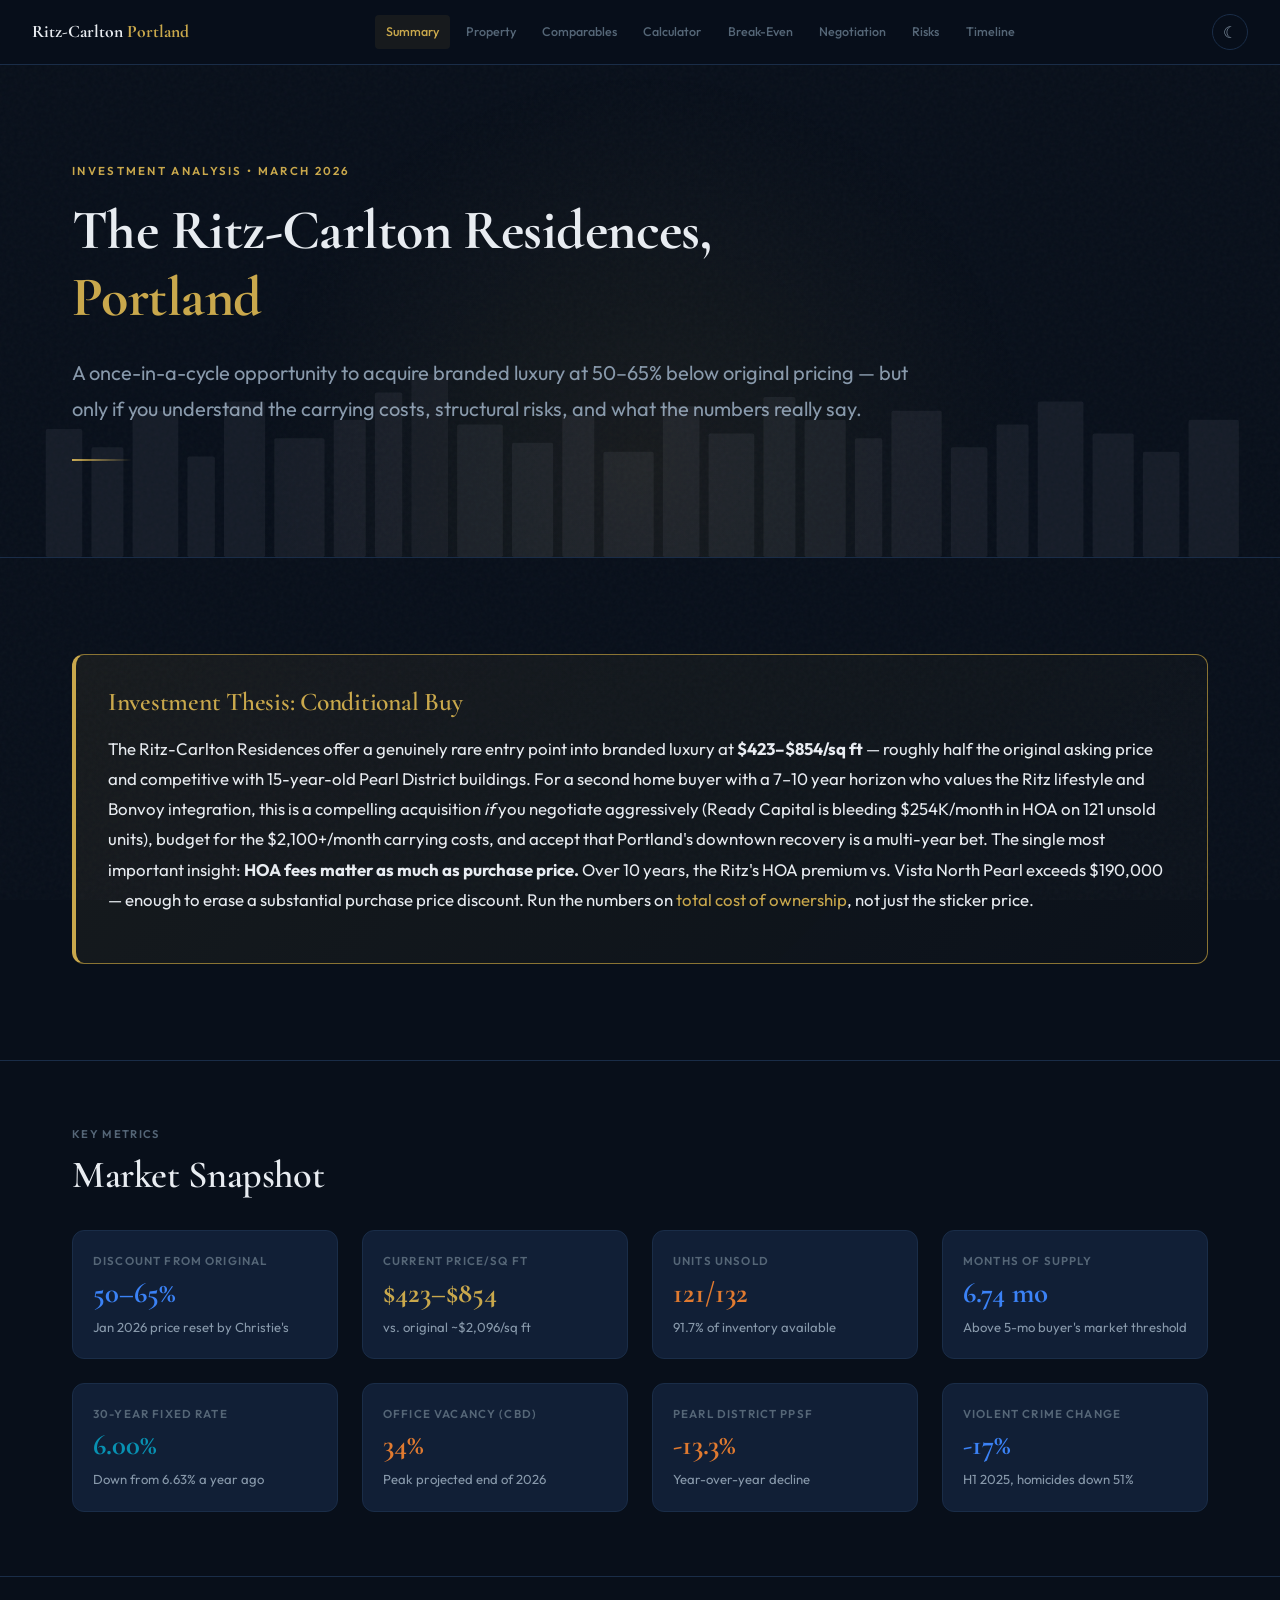
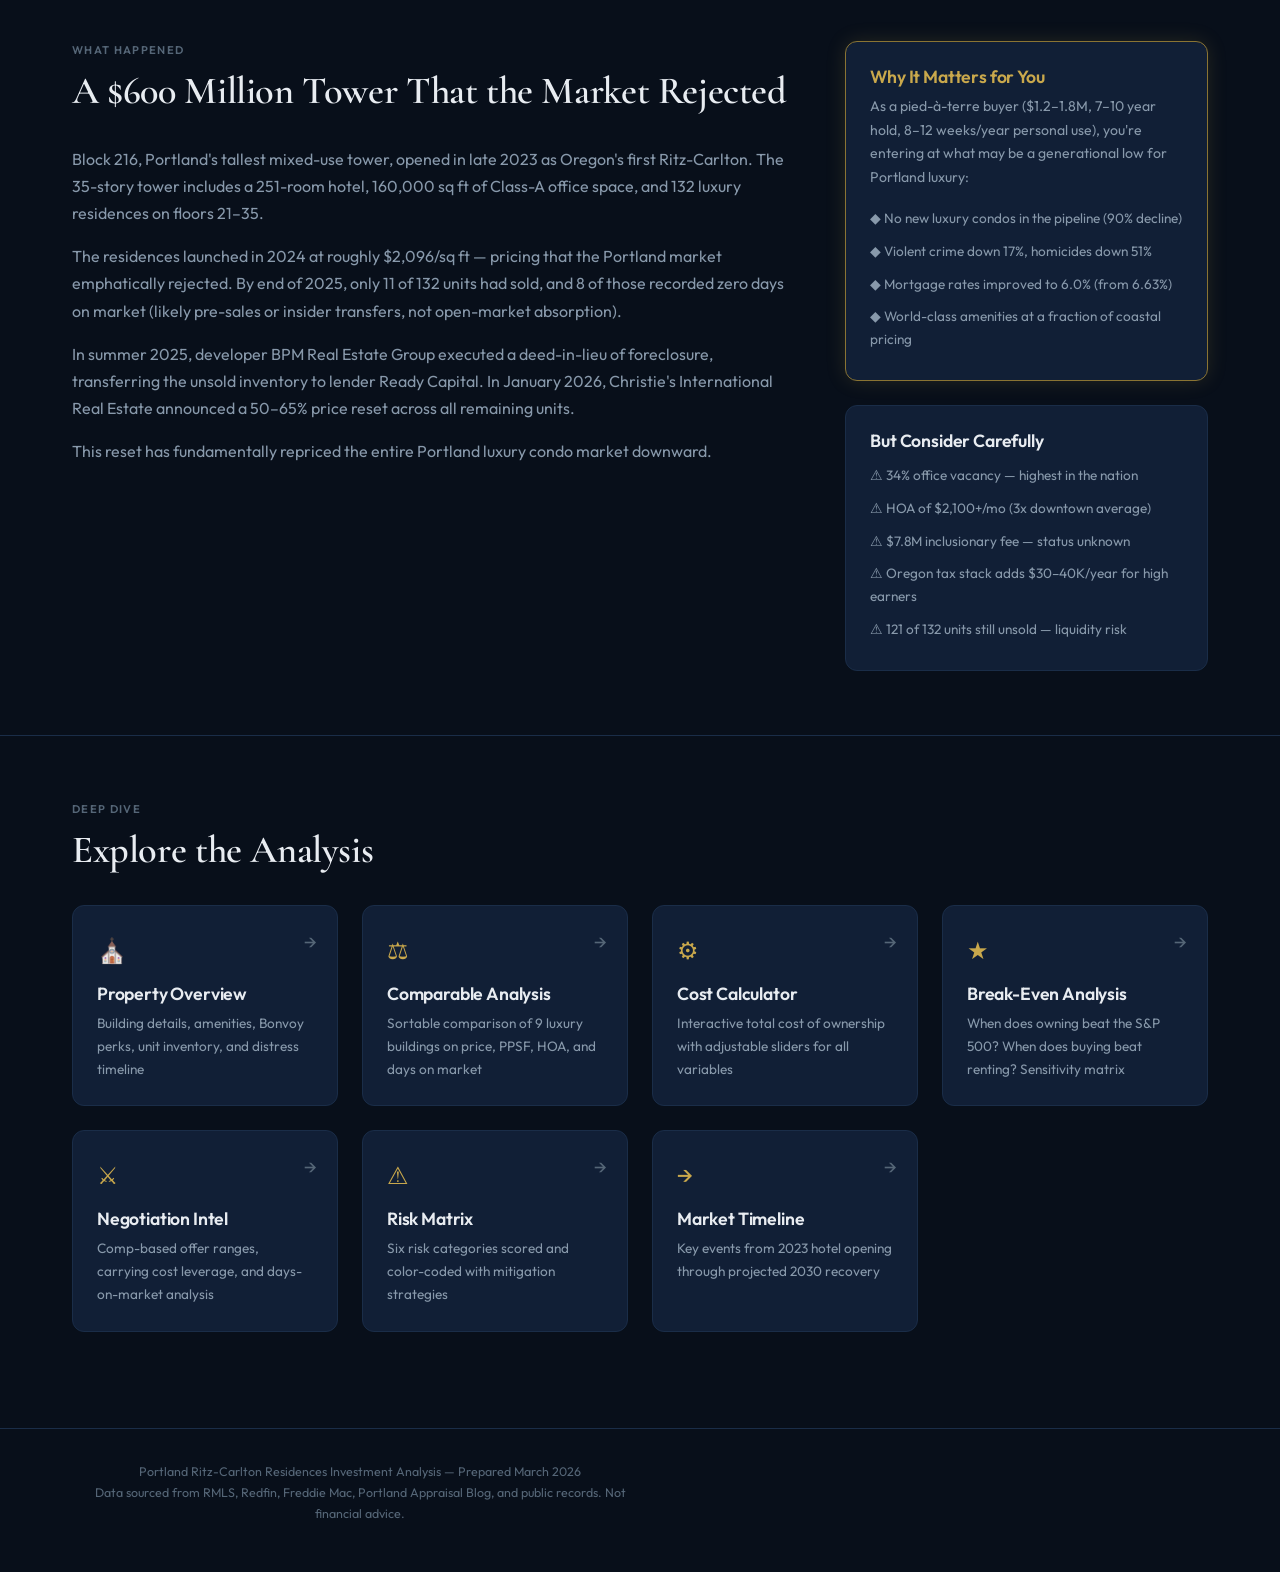
==== report/index.html @ 812e3717 "Portland Ritz-Carlton investment analysis report Multi-page interactive web app analyzing the Ritz-C" ====
<!DOCTYPE html>
<html lang="en" data-theme="dark">
<head>
  <meta charset="UTF-8">
  <meta name="viewport" content="width=device-width, initial-scale=1.0">
  <title>Ritz-Carlton Portland — Investment Analysis</title>
  <link href="https://fonts.googleapis.com/css2?family=Cormorant+Garamond:ital,wght@0,500;0,600;0,700;1,500&family=Outfit:wght@300;400;500;600&display=swap" rel="stylesheet">
  <link rel="stylesheet" href="styles.css">
</head>
<body>
<div class="page-wrapper">
  <nav class="nav" id="main-nav"></nav>

  <!-- HERO -->
  <section class="hero">
    <div class="container">
      <div class="hero-eyebrow animate-in">Investment Analysis &bull; March 2026</div>
      <h1 class="animate-in">The Ritz-Carlton Residences,<br><em>Portland</em></h1>
      <p class="hero-subtitle animate-in">A once-in-a-cycle opportunity to acquire branded luxury at 50–65% below original pricing — but only if you understand the carrying costs, structural risks, and what the numbers really say.</p>
      <div class="gold-rule animate-in"></div>
    </div>
    <div class="skyline-wrap">
      <svg viewBox="0 0 1400 200" fill="currentColor" preserveAspectRatio="xMidYMax meet">
        <rect x="50" y="60" width="40" height="140" rx="2"/>
        <rect x="100" y="80" width="35" height="120" rx="2"/>
        <rect x="145" y="40" width="50" height="160" rx="2"/>
        <rect x="205" y="90" width="30" height="110" rx="2"/>
        <rect x="245" y="30" width="45" height="170" rx="2"/>
        <rect x="300" y="70" width="55" height="130" rx="2"/>
        <rect x="365" y="50" width="35" height="150" rx="2"/>
        <rect x="410" y="20" width="30" height="180" rx="2"/>
        <rect x="450" y="0" width="40" height="200" rx="2" opacity="0.8"/>
        <rect x="500" y="55" width="50" height="145" rx="2"/>
        <rect x="560" y="75" width="45" height="125" rx="2"/>
        <rect x="615" y="45" width="35" height="155" rx="2"/>
        <rect x="660" y="85" width="55" height="115" rx="2"/>
        <rect x="725" y="35" width="40" height="165" rx="2"/>
        <rect x="775" y="65" width="50" height="135" rx="2"/>
        <rect x="835" y="25" width="35" height="175" rx="2"/>
        <rect x="880" y="50" width="45" height="150" rx="2"/>
        <rect x="935" y="70" width="30" height="130" rx="2"/>
        <rect x="975" y="40" width="55" height="160" rx="2"/>
        <rect x="1040" y="80" width="40" height="120" rx="2"/>
        <rect x="1090" y="55" width="35" height="145" rx="2"/>
        <rect x="1135" y="30" width="50" height="170" rx="2"/>
        <rect x="1195" y="65" width="45" height="135" rx="2"/>
        <rect x="1250" y="85" width="40" height="115" rx="2"/>
        <rect x="1300" y="50" width="55" height="150" rx="2"/>
      </svg>
    </div>
  </section>

  <!-- INVESTMENT THESIS -->
  <section>
    <div class="container">
      <div class="conclusion-box animate-in">
        <h3>Investment Thesis: Conditional Buy</h3>
        <p>The Ritz-Carlton Residences offer a genuinely rare entry point into branded luxury at <strong>$423–$854/sq ft</strong> — roughly half the original asking price and competitive with 15-year-old Pearl District buildings. For a second home buyer with a 7–10 year horizon who values the Ritz lifestyle and Bonvoy integration, this is a compelling acquisition <em>if</em> you negotiate aggressively (Ready Capital is bleeding $254K/month in HOA on 121 unsold units), budget for the $2,100+/month carrying costs, and accept that Portland's downtown recovery is a multi-year bet. The single most important insight: <strong>HOA fees matter as much as purchase price.</strong> Over 10 years, the Ritz's HOA premium vs. Vista North Pearl exceeds $190,000 — enough to erase a substantial purchase price discount. Run the numbers on <a href="calculator.html">total cost of ownership</a>, not just the sticker price.</p>
      </div>
    </div>
  </section>

  <!-- KEY METRICS DASHBOARD -->
  <section>
    <div class="container">
      <div class="section-header">
        <span class="label">Key Metrics</span>
        <h2>Market Snapshot</h2>
      </div>
      <div class="grid grid-4" id="dashboard-metrics">
        <!-- Rendered by JS -->
      </div>
    </div>
  </section>

  <!-- EXECUTIVE SUMMARY -->
  <section>
    <div class="container">
      <div class="grid grid-2-1" style="gap:3rem">
        <div>
          <div class="section-header">
            <span class="label">What Happened</span>
            <h2>A $600 Million Tower That the Market Rejected</h2>
          </div>
          <p>Block 216, Portland's tallest mixed-use tower, opened in late 2023 as Oregon's first Ritz-Carlton. The 35-story tower includes a 251-room hotel, 160,000 sq ft of Class-A office space, and 132 luxury residences on floors 21–35.</p>
          <p>The residences launched in 2024 at roughly $2,096/sq ft — pricing that the Portland market emphatically rejected. By end of 2025, only 11 of 132 units had sold, and 8 of those recorded zero days on market (likely pre-sales or insider transfers, not open-market absorption).</p>
          <p>In summer 2025, developer BPM Real Estate Group executed a deed-in-lieu of foreclosure, transferring the unsold inventory to lender Ready Capital. In January 2026, Christie's International Real Estate announced a 50–65% price reset across all remaining units.</p>
          <p>This reset has fundamentally repriced the entire Portland luxury condo market downward.</p>
        </div>
        <div>
          <div class="card card-gold" style="margin-bottom:1.5rem">
            <h4 style="color:var(--gold)">Why It Matters for You</h4>
            <p style="font-size:0.88rem; margin-bottom:0.75rem">As a pied-à-terre buyer ($1.2–1.8M, 7–10 year hold, 8–12 weeks/year personal use), you're entering at what may be a generational low for Portland luxury:</p>
            <ul style="list-style:none; font-size:0.85rem; color:var(--text-secondary)">
              <li style="padding:0.3rem 0">&#9670; No new luxury condos in the pipeline (90% decline)</li>
              <li style="padding:0.3rem 0">&#9670; Violent crime down 17%, homicides down 51%</li>
              <li style="padding:0.3rem 0">&#9670; Mortgage rates improved to 6.0% (from 6.63%)</li>
              <li style="padding:0.3rem 0">&#9670; World-class amenities at a fraction of coastal pricing</li>
            </ul>
          </div>
          <div class="card">
            <h4>But Consider Carefully</h4>
            <ul style="list-style:none; font-size:0.85rem; color:var(--text-secondary)">
              <li style="padding:0.3rem 0">&#9888; 34% office vacancy — highest in the nation</li>
              <li style="padding:0.3rem 0">&#9888; HOA of $2,100+/mo (3x downtown average)</li>
              <li style="padding:0.3rem 0">&#9888; $7.8M inclusionary fee — status unknown</li>
              <li style="padding:0.3rem 0">&#9888; Oregon tax stack adds $30–40K/year for high earners</li>
              <li style="padding:0.3rem 0">&#9888; 121 of 132 units still unsold — liquidity risk</li>
            </ul>
          </div>
        </div>
      </div>
    </div>
  </section>

  <!-- NAVIGATION TO ANALYSIS PAGES -->
  <section>
    <div class="container">
      <div class="section-header">
        <span class="label">Deep Dive</span>
        <h2>Explore the Analysis</h2>
      </div>
      <div class="grid grid-4" id="nav-cards">
        <!-- Rendered by JS -->
      </div>
    </div>
  </section>

  <footer class="page-footer" id="page-footer"></footer>
</div>

<script src="app.js"></script>
<script>
document.addEventListener('DOMContentLoaded', () => {
  // Dashboard metrics
  const metrics = [
    { value: '50–65%', label: 'Discount from Original', context: 'Jan 2026 price reset by Christie\'s', color: 'var(--blue)' },
    { value: '$423–$854', label: 'Current Price/Sq Ft', context: 'vs. original ~$2,096/sq ft', color: 'var(--gold)' },
    { value: '121/132', label: 'Units Unsold', context: '91.7% of inventory available', color: 'var(--orange)' },
    { value: '6.74 mo', label: 'Months of Supply', context: 'Above 5-mo buyer\'s market threshold', color: 'var(--blue)' },
    { value: '6.00%', label: '30-Year Fixed Rate', context: 'Down from 6.63% a year ago', color: 'var(--teal)' },
    { value: '34%', label: 'Office Vacancy (CBD)', context: 'Peak projected end of 2026', color: 'var(--orange)' },
    { value: '-13.3%', label: 'Pearl District PPSF', context: 'Year-over-year decline', color: 'var(--orange)' },
    { value: '-17%', label: 'Violent Crime Change', context: 'H1 2025, homicides down 51%', color: 'var(--blue)' }
  ];

  const grid = document.getElementById('dashboard-metrics');
  grid.innerHTML = metrics.map(m => `
    <div class="metric-card animate-in">
      <span class="metric-label">${m.label}</span>
      <span class="metric-value" style="color:${m.color}">${m.value}</span>
      <span class="metric-context">${m.context}</span>
    </div>
  `).join('');

  // Navigation cards
  const navItems = [
    { href: 'property.html', icon: '&#9962;', title: 'Property Overview', desc: 'Building details, amenities, Bonvoy perks, unit inventory, and distress timeline' },
    { href: 'comps.html', icon: '&#9878;', title: 'Comparable Analysis', desc: 'Sortable comparison of 9 luxury buildings on price, PPSF, HOA, and days on market' },
    { href: 'calculator.html', icon: '&#9881;', title: 'Cost Calculator', desc: 'Interactive total cost of ownership with adjustable sliders for all variables' },
    { href: 'breakeven.html', icon: '&#9733;', title: 'Break-Even Analysis', desc: 'When does owning beat the S&P 500? When does buying beat renting? Sensitivity matrix' },
    { href: 'negotiation.html', icon: '&#9876;', title: 'Negotiation Intel', desc: 'Comp-based offer ranges, carrying cost leverage, and days-on-market analysis' },
    { href: 'risks.html', icon: '&#9888;', title: 'Risk Matrix', desc: 'Six risk categories scored and color-coded with mitigation strategies' },
    { href: 'timeline.html', icon: '&#8594;', title: 'Market Timeline', desc: 'Key events from 2023 hotel opening through projected 2030 recovery' }
  ];

  const cards = document.getElementById('nav-cards');
  cards.innerHTML = navItems.map(n => `
    <a href="${n.href}" class="nav-card animate-in">
      <span class="nav-card-icon">${n.icon}</span>
      <h4>${n.title}</h4>
      <p>${n.desc}</p>
    </a>
  `).join('');
});
</script>
</body>
</html>
---- report/styles.css ----
/* ================================================================
   Portland Ritz-Carlton Investment Analysis — Design System
   Aesthetic: Luxury Editorial / Financial Intelligence
   Color-blind accessible (blue-dominant, no red/green reliance)
   ================================================================ */

/* --- CSS Custom Properties --- */
:root {
  /* Typography */
  --font-display: 'Cormorant Garamond', 'Georgia', serif;
  --font-body: 'Outfit', 'Helvetica Neue', sans-serif;

  /* Dark theme (default) */
  --bg-primary: #080f1a;
  --bg-secondary: #0d1829;
  --bg-card: #111f36;
  --bg-card-hover: #162744;
  --bg-input: #0d1829;
  --text-primary: #e8ecf1;
  --text-secondary: #8899ab;
  --text-muted: #556677;
  --border: #1a2d48;
  --border-light: #243752;
  --gold: #c9a84c;
  --gold-dim: #8a7433;
  --blue: #3b82f6;
  --blue-light: #60a5fa;
  --blue-dark: #1e3a5f;
  --orange: #e07a30;
  --teal: #0891b2;
  --navy: #0a1628;
  --slate: #334155;
  --shadow-sm: 0 1px 2px rgba(0,0,0,0.3);
  --shadow-md: 0 4px 12px rgba(0,0,0,0.4);
  --shadow-lg: 0 8px 32px rgba(0,0,0,0.5);
  --shadow-gold: 0 0 20px rgba(201,168,76,0.15);
  --radius-sm: 4px;
  --radius: 8px;
  --radius-lg: 12px;
  --radius-xl: 16px;
  --transition: 0.25s ease;
}

[data-theme="light"] {
  --bg-primary: #f5f5f0;
  --bg-secondary: #eceae3;
  --bg-card: #ffffff;
  --bg-card-hover: #f8f8f5;
  --bg-input: #f0efe8;
  --text-primary: #0a1628;
  --text-secondary: #4a5568;
  --text-muted: #8899ab;
  --border: #d4d0c8;
  --border-light: #e8e5dd;
  --shadow-sm: 0 1px 2px rgba(0,0,0,0.06);
  --shadow-md: 0 4px 12px rgba(0,0,0,0.08);
  --shadow-lg: 0 8px 32px rgba(0,0,0,0.1);
  --shadow-gold: 0 0 20px rgba(201,168,76,0.1);
}

/* --- Reset & Base --- */
*, *::before, *::after { box-sizing: border-box; margin: 0; padding: 0; }

html {
  scroll-behavior: smooth;
  scroll-padding-top: 80px;
  -webkit-font-smoothing: antialiased;
  -moz-osx-font-smoothing: grayscale;
}

body {
  font-family: var(--font-body);
  font-weight: 400;
  font-size: 16px;
  line-height: 1.7;
  color: var(--text-primary);
  background: var(--bg-primary);
  min-height: 100vh;
  transition: background var(--transition), color var(--transition);
}

/* Noise texture overlay */
body::before {
  content: '';
  position: fixed;
  inset: 0;
  background-image: url("data:image/svg+xml,%3Csvg viewBox='0 0 256 256' xmlns='http://www.w3.org/2000/svg'%3E%3Cfilter id='n'%3E%3CfeTurbulence type='fractalNoise' baseFrequency='0.9' numOctaves='4' stitchTiles='stitch'/%3E%3C/filter%3E%3Crect width='100%25' height='100%25' filter='url(%23n)' opacity='0.03'/%3E%3C/svg%3E");
  pointer-events: none;
  z-index: 0;
}

/* --- Typography --- */
h1, h2, h3, h4, h5, h6 {
  font-family: var(--font-display);
  font-weight: 600;
  line-height: 1.2;
  letter-spacing: -0.01em;
  color: var(--text-primary);
}

h1 { font-size: clamp(2.2rem, 5vw, 3.5rem); font-weight: 700; }
h2 { font-size: clamp(1.6rem, 3.5vw, 2.4rem); margin-bottom: 1rem; }
h3 { font-size: clamp(1.2rem, 2.5vw, 1.6rem); margin-bottom: 0.75rem; }
h4 { font-size: 1.1rem; font-family: var(--font-body); font-weight: 600; margin-bottom: 0.5rem; }

p { margin-bottom: 1rem; color: var(--text-secondary); max-width: 72ch; }
a { color: var(--gold); text-decoration: none; transition: color var(--transition); }
a:hover { color: var(--blue-light); }

.label {
  font-family: var(--font-body);
  font-size: 0.7rem;
  font-weight: 600;
  letter-spacing: 0.12em;
  text-transform: uppercase;
  color: var(--text-muted);
}

.gold { color: var(--gold); }
.blue { color: var(--blue); }
.orange { color: var(--orange); }

.big-number {
  font-family: var(--font-display);
  font-size: clamp(2rem, 4vw, 3rem);
  font-weight: 700;
  line-height: 1;
  color: var(--text-primary);
}

/* --- Layout --- */
.page-wrapper {
  position: relative;
  z-index: 1;
  min-height: 100vh;
}

.container {
  max-width: 1200px;
  margin: 0 auto;
  padding: 0 clamp(1rem, 3vw, 2rem);
}

.container-wide {
  max-width: 1400px;
  margin: 0 auto;
  padding: 0 clamp(1rem, 3vw, 2rem);
}

section {
  padding: clamp(2rem, 5vw, 4rem) 0;
}

section + section {
  border-top: 1px solid var(--border);
}

.section-header {
  margin-bottom: 2rem;
}

.section-header .label {
  margin-bottom: 0.5rem;
  display: block;
}

/* Grid Utilities */
.grid { display: grid; gap: 1.5rem; }
.grid-2 { grid-template-columns: repeat(2, 1fr); }
.grid-3 { grid-template-columns: repeat(3, 1fr); }
.grid-4 { grid-template-columns: repeat(4, 1fr); }
.grid-2-1 { grid-template-columns: 2fr 1fr; }
.grid-1-2 { grid-template-columns: 1fr 2fr; }

.flex { display: flex; }
.flex-between { display: flex; justify-content: space-between; align-items: center; }
.flex-center { display: flex; justify-content: center; align-items: center; }
.flex-col { display: flex; flex-direction: column; }
.gap-1 { gap: 0.5rem; }
.gap-2 { gap: 1rem; }
.gap-3 { gap: 1.5rem; }
.gap-4 { gap: 2rem; }

/* --- Navigation --- */
.nav {
  position: sticky;
  top: 0;
  z-index: 100;
  background: rgba(8, 15, 26, 0.85);
  backdrop-filter: blur(20px);
  -webkit-backdrop-filter: blur(20px);
  border-bottom: 1px solid var(--border);
  transition: background var(--transition);
}

[data-theme="light"] .nav {
  background: rgba(245, 245, 240, 0.9);
}

.nav-inner {
  max-width: 1400px;
  margin: 0 auto;
  padding: 0 clamp(1rem, 3vw, 2rem);
  display: flex;
  align-items: center;
  justify-content: space-between;
  height: 64px;
}

.nav-brand {
  font-family: var(--font-display);
  font-size: 1.1rem;
  font-weight: 700;
  color: var(--text-primary);
  white-space: nowrap;
}

.nav-brand span {
  color: var(--gold);
}

.nav-links {
  display: flex;
  gap: 0.25rem;
  list-style: none;
  overflow-x: auto;
  scrollbar-width: none;
  -ms-overflow-style: none;
}

.nav-links::-webkit-scrollbar { display: none; }

.nav-links a {
  font-size: 0.78rem;
  font-weight: 500;
  color: var(--text-muted);
  padding: 0.4rem 0.7rem;
  border-radius: var(--radius-sm);
  white-space: nowrap;
  transition: all var(--transition);
}

.nav-links a:hover,
.nav-links a.active {
  color: var(--gold);
  background: rgba(201, 168, 76, 0.08);
}

.nav-controls {
  display: flex;
  align-items: center;
  gap: 0.5rem;
}

.theme-toggle {
  background: none;
  border: 1px solid var(--border);
  color: var(--text-secondary);
  width: 36px;
  height: 36px;
  border-radius: 50%;
  cursor: pointer;
  display: flex;
  align-items: center;
  justify-content: center;
  font-size: 1rem;
  transition: all var(--transition);
}

.theme-toggle:hover {
  border-color: var(--gold);
  color: var(--gold);
}

/* Mobile nav toggle */
.nav-toggle {
  display: none;
  background: none;
  border: none;
  color: var(--text-primary);
  font-size: 1.5rem;
  cursor: pointer;
  padding: 0.25rem;
}

/* --- Cards --- */
.card {
  background: var(--bg-card);
  border: 1px solid var(--border);
  border-radius: var(--radius-lg);
  padding: 1.5rem;
  transition: all var(--transition);
}

.card:hover {
  border-color: var(--border-light);
  box-shadow: var(--shadow-md);
}

.card-gold {
  border-color: var(--gold-dim);
  box-shadow: var(--shadow-gold);
}

.card-gold:hover {
  border-color: var(--gold);
}

.metric-card {
  background: var(--bg-card);
  border: 1px solid var(--border);
  border-radius: var(--radius-lg);
  padding: 1.25rem;
  display: flex;
  flex-direction: column;
  gap: 0.5rem;
  transition: all var(--transition);
}

.metric-card:hover {
  transform: translateY(-2px);
  box-shadow: var(--shadow-md);
}

.metric-value {
  font-family: var(--font-display);
  font-size: 1.8rem;
  font-weight: 700;
  line-height: 1;
}

.metric-label {
  font-size: 0.72rem;
  font-weight: 600;
  letter-spacing: 0.1em;
  text-transform: uppercase;
  color: var(--text-muted);
}

.metric-context {
  font-size: 0.82rem;
  color: var(--text-secondary);
}

/* Sentiment badges */
.badge {
  display: inline-flex;
  align-items: center;
  gap: 0.3rem;
  font-size: 0.72rem;
  font-weight: 600;
  letter-spacing: 0.05em;
  text-transform: uppercase;
  padding: 0.25rem 0.6rem;
  border-radius: 99px;
}

.badge-blue { background: rgba(59,130,246,0.15); color: var(--blue-light); }
.badge-gold { background: rgba(201,168,76,0.15); color: var(--gold); }
.badge-orange { background: rgba(224,122,48,0.15); color: var(--orange); }
.badge-teal { background: rgba(8,145,178,0.15); color: var(--teal); }

/* --- Tables --- */
.table-wrap {
  overflow-x: auto;
  border: 1px solid var(--border);
  border-radius: var(--radius-lg);
  scrollbar-width: thin;
}

table {
  width: 100%;
  border-collapse: collapse;
  font-size: 0.88rem;
}

thead {
  position: sticky;
  top: 0;
  z-index: 2;
}

th {
  background: var(--bg-secondary);
  font-family: var(--font-body);
  font-size: 0.7rem;
  font-weight: 600;
  letter-spacing: 0.08em;
  text-transform: uppercase;
  color: var(--text-muted);
  padding: 0.75rem 1rem;
  text-align: left;
  white-space: nowrap;
  border-bottom: 1px solid var(--border);
  cursor: pointer;
  user-select: none;
  transition: color var(--transition);
}

th:hover { color: var(--gold); }

th .sort-arrow {
  display: inline-block;
  margin-left: 0.3rem;
  opacity: 0.4;
  font-size: 0.65rem;
}

th.sorted .sort-arrow { opacity: 1; color: var(--gold); }

td {
  padding: 0.75rem 1rem;
  border-bottom: 1px solid var(--border);
  white-space: nowrap;
}

tr:last-child td { border-bottom: none; }

tr:hover td { background: rgba(201,168,76,0.03); }

tr.highlight td {
  background: rgba(201,168,76,0.06);
  font-weight: 500;
}

tr.highlight td:first-child {
  border-left: 3px solid var(--gold);
}

/* --- Sliders / Range Inputs --- */
.slider-group {
  display: flex;
  flex-direction: column;
  gap: 0.4rem;
}

.slider-header {
  display: flex;
  justify-content: space-between;
  align-items: baseline;
}

.slider-label {
  font-size: 0.82rem;
  font-weight: 500;
  color: var(--text-secondary);
}

.slider-value {
  font-family: var(--font-display);
  font-size: 1.1rem;
  font-weight: 700;
  color: var(--gold);
}

input[type="range"] {
  -webkit-appearance: none;
  appearance: none;
  width: 100%;
  height: 6px;
  background: var(--border);
  border-radius: 3px;
  outline: none;
  transition: background var(--transition);
}

input[type="range"]::-webkit-slider-thumb {
  -webkit-appearance: none;
  appearance: none;
  width: 20px;
  height: 20px;
  border-radius: 50%;
  background: var(--gold);
  cursor: pointer;
  box-shadow: 0 0 6px rgba(201,168,76,0.4);
  transition: transform 0.15s ease;
}

input[type="range"]::-webkit-slider-thumb:hover {
  transform: scale(1.15);
}

input[type="range"]::-moz-range-thumb {
  width: 20px;
  height: 20px;
  border-radius: 50%;
  background: var(--gold);
  cursor: pointer;
  border: none;
  box-shadow: 0 0 6px rgba(201,168,76,0.4);
}

/* --- Chart Containers --- */
.chart-container {
  position: relative;
  background: var(--bg-card);
  border: 1px solid var(--border);
  border-radius: var(--radius-lg);
  padding: 1.5rem;
}

.chart-container canvas {
  max-height: 400px;
}

/* --- Hero Section --- */
.hero {
  position: relative;
  padding: clamp(3rem, 8vw, 6rem) 0 clamp(2rem, 5vw, 4rem);
  overflow: hidden;
}

.hero::before {
  content: '';
  position: absolute;
  top: 0;
  left: 50%;
  transform: translateX(-50%);
  width: 800px;
  height: 800px;
  background: radial-gradient(circle, rgba(201,168,76,0.08) 0%, transparent 70%);
  pointer-events: none;
}

.hero-eyebrow {
  font-size: 0.72rem;
  font-weight: 600;
  letter-spacing: 0.2em;
  text-transform: uppercase;
  color: var(--gold);
  margin-bottom: 1rem;
}

.hero h1 {
  margin-bottom: 1.5rem;
}

.hero h1 em {
  font-style: normal;
  color: var(--gold);
}

.hero-subtitle {
  font-size: clamp(1rem, 2vw, 1.25rem);
  color: var(--text-secondary);
  max-width: 65ch;
  margin-bottom: 2rem;
  line-height: 1.8;
}

/* Gold rule divider */
.gold-rule {
  width: 60px;
  height: 2px;
  background: linear-gradient(90deg, var(--gold), transparent);
  margin: 2rem 0;
}

/* --- Conclusion Box --- */
.conclusion-box {
  background: linear-gradient(135deg, rgba(201,168,76,0.08), rgba(201,168,76,0.02));
  border: 1px solid var(--gold-dim);
  border-left: 4px solid var(--gold);
  border-radius: var(--radius-lg);
  padding: 2rem;
  margin: 2rem 0;
}

.conclusion-box h3 {
  color: var(--gold);
  margin-bottom: 1rem;
}

.conclusion-box p {
  color: var(--text-primary);
  font-size: 1.05rem;
  line-height: 1.8;
  max-width: none;
}

/* --- Navigation Cards (index page) --- */
.nav-card {
  display: flex;
  flex-direction: column;
  background: var(--bg-card);
  border: 1px solid var(--border);
  border-radius: var(--radius-lg);
  padding: 1.5rem;
  text-decoration: none;
  transition: all var(--transition);
  position: relative;
  overflow: hidden;
}

.nav-card::after {
  content: '\2192';
  position: absolute;
  top: 1.25rem;
  right: 1.25rem;
  color: var(--text-muted);
  font-size: 1.2rem;
  transition: all var(--transition);
}

.nav-card:hover {
  border-color: var(--gold-dim);
  transform: translateY(-3px);
  box-shadow: var(--shadow-lg);
}

.nav-card:hover::after {
  color: var(--gold);
  transform: translateX(4px);
}

.nav-card-icon {
  font-size: 1.5rem;
  margin-bottom: 0.75rem;
}

.nav-card h4 {
  color: var(--text-primary);
  margin-bottom: 0.5rem;
}

.nav-card p {
  font-size: 0.85rem;
  color: var(--text-secondary);
  margin: 0;
}

/* --- Risk Cards --- */
.risk-card {
  background: var(--bg-card);
  border: 1px solid var(--border);
  border-radius: var(--radius-lg);
  padding: 1.5rem;
  position: relative;
  overflow: hidden;
}

.risk-card::before {
  content: '';
  position: absolute;
  left: 0;
  top: 0;
  bottom: 0;
  width: 4px;
}

.risk-card.risk-high::before { background: var(--orange); }
.risk-card.risk-medium::before { background: var(--gold); }
.risk-card.risk-low::before { background: var(--blue); }

.risk-score {
  display: inline-flex;
  align-items: center;
  justify-content: center;
  width: 36px;
  height: 36px;
  border-radius: 50%;
  font-family: var(--font-display);
  font-size: 1rem;
  font-weight: 700;
}

.risk-high .risk-score { background: rgba(224,122,48,0.15); color: var(--orange); }
.risk-medium .risk-score { background: rgba(201,168,76,0.15); color: var(--gold); }
.risk-low .risk-score { background: rgba(59,130,246,0.15); color: var(--blue); }

/* --- Timeline --- */
.timeline {
  position: relative;
  padding: 2rem 0;
}

.timeline::before {
  content: '';
  position: absolute;
  left: 24px;
  top: 0;
  bottom: 0;
  width: 2px;
  background: var(--border);
}

.timeline-item {
  position: relative;
  padding-left: 60px;
  padding-bottom: 2rem;
}

.timeline-item:last-child { padding-bottom: 0; }

.timeline-dot {
  position: absolute;
  left: 16px;
  top: 4px;
  width: 18px;
  height: 18px;
  border-radius: 50%;
  border: 3px solid var(--bg-primary);
}

.timeline-dot.positive { background: var(--blue); }
.timeline-dot.negative { background: var(--orange); }
.timeline-dot.neutral { background: var(--text-muted); }
.timeline-dot.current { background: var(--gold); box-shadow: 0 0 0 4px rgba(201,168,76,0.2); }

.timeline-date {
  font-size: 0.72rem;
  font-weight: 600;
  letter-spacing: 0.1em;
  text-transform: uppercase;
  color: var(--text-muted);
  margin-bottom: 0.25rem;
}

.timeline-content h4 {
  font-size: 0.95rem;
  margin-bottom: 0.25rem;
}

.timeline-content p {
  font-size: 0.85rem;
  margin: 0;
}

/* --- Sensitivity Matrix --- */
.matrix-table td {
  text-align: center;
  font-weight: 600;
  font-size: 0.85rem;
  padding: 0.6rem 0.8rem;
}

.matrix-positive { background: rgba(59,130,246,0.12); color: var(--blue-light); }
.matrix-negative { background: rgba(224,122,48,0.12); color: var(--orange); }
.matrix-neutral { background: rgba(100,116,139,0.12); color: var(--text-secondary); }

/* --- PPSF Bar Visualization --- */
.ppsf-bar-wrap {
  margin: 1rem 0;
}

.ppsf-bar-label {
  font-size: 0.82rem;
  font-weight: 500;
  color: var(--text-secondary);
  margin-bottom: 0.4rem;
}

.ppsf-bar-track {
  position: relative;
  height: 32px;
  background: var(--bg-secondary);
  border-radius: var(--radius);
  overflow: hidden;
}

.ppsf-bar-fill {
  position: absolute;
  top: 0;
  bottom: 0;
  border-radius: var(--radius);
  display: flex;
  align-items: center;
  padding: 0 0.75rem;
  font-size: 0.78rem;
  font-weight: 600;
  color: #fff;
  white-space: nowrap;
}

/* --- Page Footer --- */
.page-footer {
  border-top: 1px solid var(--border);
  padding: 2rem 0;
  margin-top: 2rem;
}

.page-footer p {
  font-size: 0.78rem;
  color: var(--text-muted);
  text-align: center;
}

/* --- Animations --- */
@keyframes fadeUp {
  from { opacity: 0; transform: translateY(20px); }
  to { opacity: 1; transform: translateY(0); }
}

@keyframes fadeIn {
  from { opacity: 0; }
  to { opacity: 1; }
}

.animate-in {
  animation: fadeUp 0.6s ease forwards;
  opacity: 0;
}

.animate-in:nth-child(1) { animation-delay: 0.05s; }
.animate-in:nth-child(2) { animation-delay: 0.1s; }
.animate-in:nth-child(3) { animation-delay: 0.15s; }
.animate-in:nth-child(4) { animation-delay: 0.2s; }
.animate-in:nth-child(5) { animation-delay: 0.25s; }
.animate-in:nth-child(6) { animation-delay: 0.3s; }
.animate-in:nth-child(7) { animation-delay: 0.35s; }
.animate-in:nth-child(8) { animation-delay: 0.4s; }

/* --- SVG Skyline --- */
.skyline-wrap {
  position: absolute;
  bottom: 0;
  left: 0;
  right: 0;
  height: 200px;
  overflow: hidden;
  opacity: 0.06;
  pointer-events: none;
}

.skyline-wrap svg {
  width: 100%;
  height: 100%;
}

/* --- Responsive --- */
@media (max-width: 1024px) {
  .grid-4 { grid-template-columns: repeat(2, 1fr); }
  .grid-3 { grid-template-columns: repeat(2, 1fr); }
  .grid-2-1, .grid-1-2 { grid-template-columns: 1fr; }
}

@media (max-width: 768px) {
  .grid-4, .grid-3, .grid-2 { grid-template-columns: 1fr; }

  .nav-links { display: none; }
  .nav-toggle { display: block; }

  .nav-links.open {
    display: flex;
    flex-direction: column;
    position: absolute;
    top: 64px;
    left: 0;
    right: 0;
    background: var(--bg-secondary);
    border-bottom: 1px solid var(--border);
    padding: 1rem;
    gap: 0.25rem;
  }

  .nav-links.open a {
    padding: 0.6rem 1rem;
    font-size: 0.9rem;
  }

  .hero { padding: 2rem 0; }
  .conclusion-box { padding: 1.25rem; }
  .card { padding: 1.25rem; }
  .metric-value { font-size: 1.5rem; }
}

/* --- Print Styles --- */
@media print {
  body { background: #fff; color: #000; font-size: 11pt; }
  body::before { display: none; }

  .nav, .theme-toggle, .nav-toggle, .nav-controls,
  input[type="range"], .slider-group, .no-print { display: none !important; }

  .page-wrapper { min-height: auto; }

  .card, .metric-card, .chart-container, .risk-card, .conclusion-box {
    border: 1px solid #ddd;
    box-shadow: none;
    break-inside: avoid;
    page-break-inside: avoid;
  }

  section { padding: 1rem 0; }
  section + section { border-top: 1px solid #ddd; }

  .grid-4 { grid-template-columns: repeat(4, 1fr); }
  .grid-3 { grid-template-columns: repeat(3, 1fr); }
  .grid-2 { grid-template-columns: repeat(2, 1fr); }

  h1 { font-size: 24pt; }
  h2 { font-size: 18pt; }
  h3 { font-size: 14pt; }

  canvas { max-height: 280px !important; }

  a { color: #000; }
  a::after { content: none; }

  .hero::before, .skyline-wrap { display: none; }

  @page {
    margin: 0.75in;
    size: letter;
  }
}

/* --- Scrollbar --- */
::-webkit-scrollbar { width: 8px; height: 8px; }
::-webkit-scrollbar-track { background: var(--bg-primary); }
::-webkit-scrollbar-thumb { background: var(--border-light); border-radius: 4px; }
::-webkit-scrollbar-thumb:hover { background: var(--text-muted); }
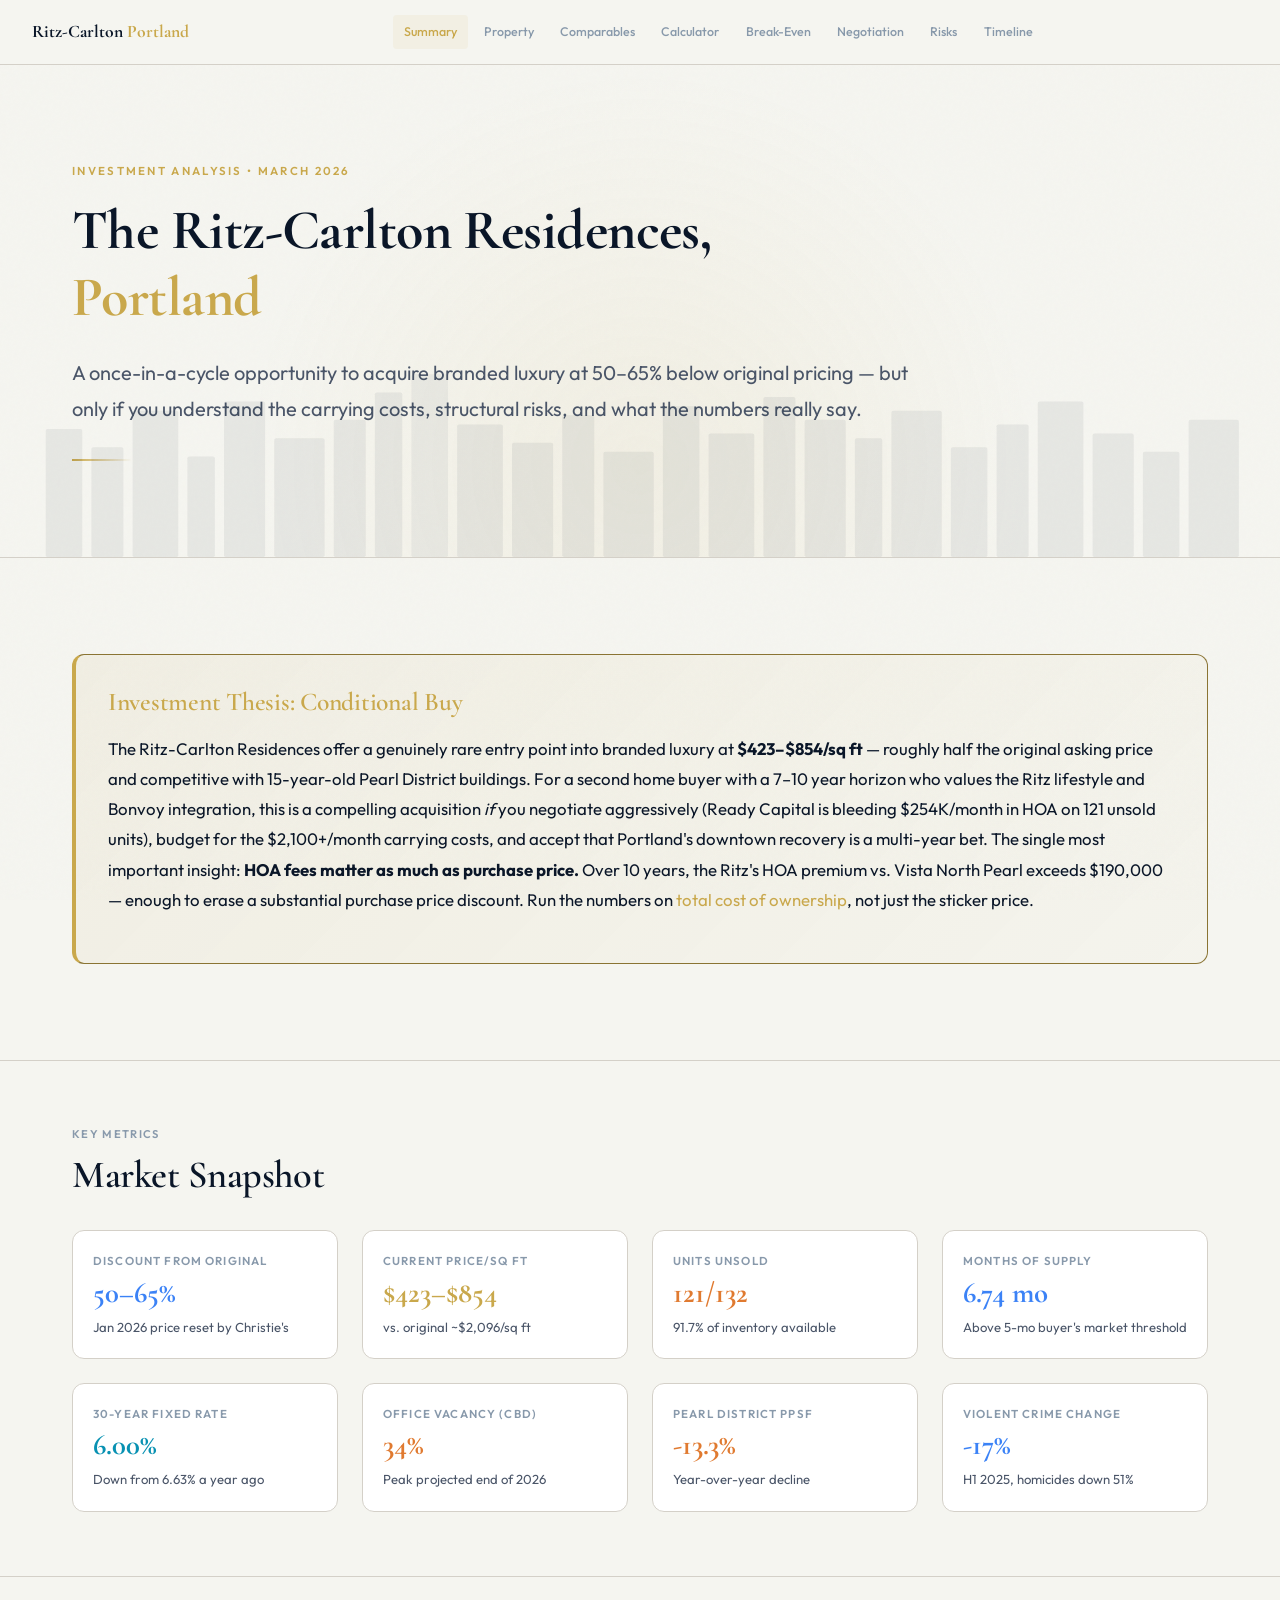
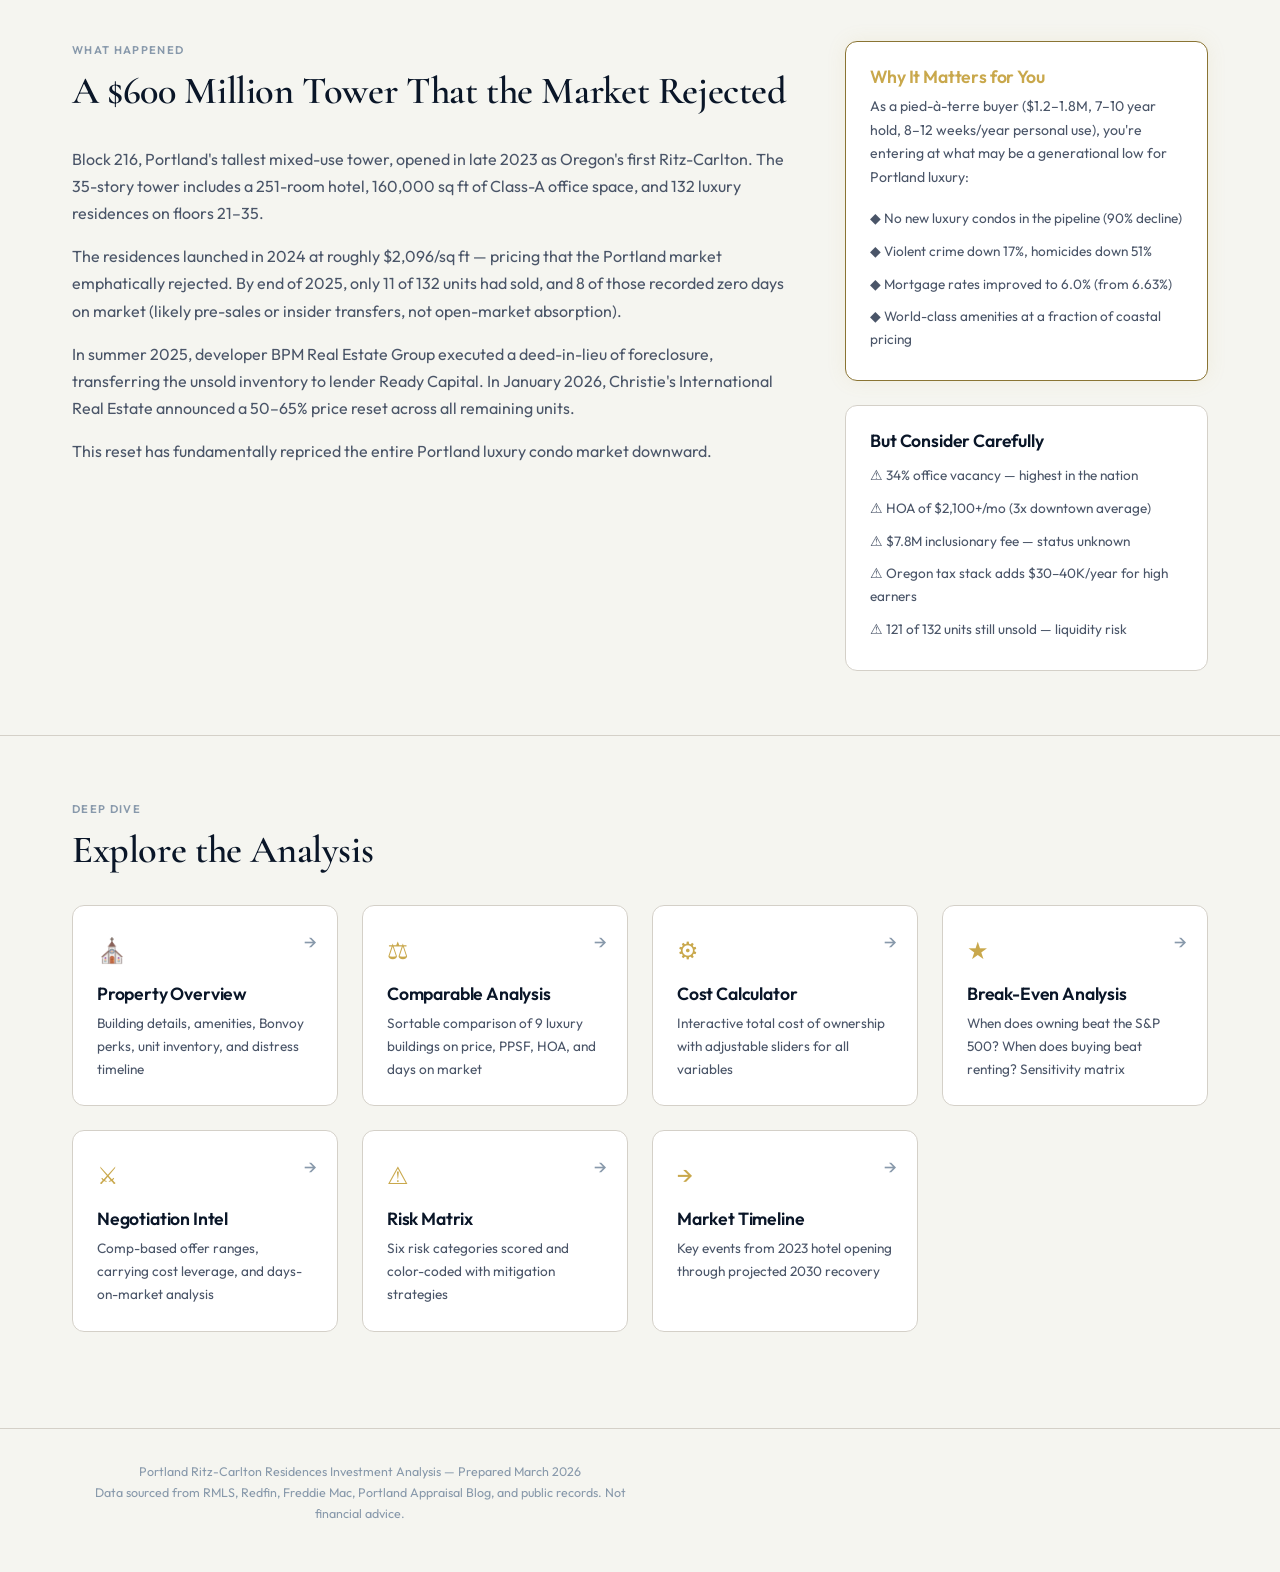
==== commit 2f7a9c2c: "Remove dark mode, use light theme only Strip dark theme CSS variables, theme toggle button, and all " ====
--- a/report/index.html
+++ b/report/index.html
@@ -1,5 +1,5 @@
 <!DOCTYPE html>
-<html lang="en" data-theme="dark">
+<html lang="en">
 <head>
   <meta charset="UTF-8">
   <meta name="viewport" content="width=device-width, initial-scale=1.0">
--- a/report/styles.css
+++ b/report/styles.css
@@ -10,38 +10,7 @@
   --font-display: 'Cormorant Garamond', 'Georgia', serif;
   --font-body: 'Outfit', 'Helvetica Neue', sans-serif;
 
-  /* Dark theme (default) */
-  --bg-primary: #080f1a;
-  --bg-secondary: #0d1829;
-  --bg-card: #111f36;
-  --bg-card-hover: #162744;
-  --bg-input: #0d1829;
-  --text-primary: #e8ecf1;
-  --text-secondary: #8899ab;
-  --text-muted: #556677;
-  --border: #1a2d48;
-  --border-light: #243752;
-  --gold: #c9a84c;
-  --gold-dim: #8a7433;
-  --blue: #3b82f6;
-  --blue-light: #60a5fa;
-  --blue-dark: #1e3a5f;
-  --orange: #e07a30;
-  --teal: #0891b2;
-  --navy: #0a1628;
-  --slate: #334155;
-  --shadow-sm: 0 1px 2px rgba(0,0,0,0.3);
-  --shadow-md: 0 4px 12px rgba(0,0,0,0.4);
-  --shadow-lg: 0 8px 32px rgba(0,0,0,0.5);
-  --shadow-gold: 0 0 20px rgba(201,168,76,0.15);
-  --radius-sm: 4px;
-  --radius: 8px;
-  --radius-lg: 12px;
-  --radius-xl: 16px;
-  --transition: 0.25s ease;
-}
-
-[data-theme="light"] {
+  /* Light theme */
   --bg-primary: #f5f5f0;
   --bg-secondary: #eceae3;
   --bg-card: #ffffff;
@@ -52,10 +21,24 @@
   --text-muted: #8899ab;
   --border: #d4d0c8;
   --border-light: #e8e5dd;
+  --gold: #c9a84c;
+  --gold-dim: #8a7433;
+  --blue: #3b82f6;
+  --blue-light: #2563eb;
+  --blue-dark: #1e3a5f;
+  --orange: #e07a30;
+  --teal: #0891b2;
+  --navy: #0a1628;
+  --slate: #334155;
   --shadow-sm: 0 1px 2px rgba(0,0,0,0.06);
   --shadow-md: 0 4px 12px rgba(0,0,0,0.08);
   --shadow-lg: 0 8px 32px rgba(0,0,0,0.1);
   --shadow-gold: 0 0 20px rgba(201,168,76,0.1);
+  --radius-sm: 4px;
+  --radius: 8px;
+  --radius-lg: 12px;
+  --radius-xl: 16px;
+  --transition: 0.25s ease;
 }
 
 /* --- Reset & Base --- */
@@ -79,12 +62,12 @@
   transition: background var(--transition), color var(--transition);
 }
 
-/* Noise texture overlay */
+/* Subtle texture overlay */
 body::before {
   content: '';
   position: fixed;
   inset: 0;
-  background-image: url("data:image/svg+xml,%3Csvg viewBox='0 0 256 256' xmlns='http://www.w3.org/2000/svg'%3E%3Cfilter id='n'%3E%3CfeTurbulence type='fractalNoise' baseFrequency='0.9' numOctaves='4' stitchTiles='stitch'/%3E%3C/filter%3E%3Crect width='100%25' height='100%25' filter='url(%23n)' opacity='0.03'/%3E%3C/svg%3E");
+  background-image: url("data:image/svg+xml,%3Csvg viewBox='0 0 256 256' xmlns='http://www.w3.org/2000/svg'%3E%3Cfilter id='n'%3E%3CfeTurbulence type='fractalNoise' baseFrequency='0.9' numOctaves='4' stitchTiles='stitch'/%3E%3C/filter%3E%3Crect width='100%25' height='100%25' filter='url(%23n)' opacity='0.02'/%3E%3C/svg%3E");
   pointer-events: none;
   z-index: 0;
 }
@@ -186,15 +169,10 @@
   position: sticky;
   top: 0;
   z-index: 100;
-  background: rgba(8, 15, 26, 0.85);
+  background: rgba(245, 245, 240, 0.9);
   backdrop-filter: blur(20px);
   -webkit-backdrop-filter: blur(20px);
   border-bottom: 1px solid var(--border);
-  transition: background var(--transition);
-}
-
-[data-theme="light"] .nav {
-  background: rgba(245, 245, 240, 0.9);
 }
 
 .nav-inner {
@@ -253,23 +231,7 @@
 }
 
 .theme-toggle {
-  background: none;
-  border: 1px solid var(--border);
-  color: var(--text-secondary);
-  width: 36px;
-  height: 36px;
-  border-radius: 50%;
-  cursor: pointer;
-  display: flex;
-  align-items: center;
-  justify-content: center;
-  font-size: 1rem;
-  transition: all var(--transition);
-}
-
-.theme-toggle:hover {
-  border-color: var(--gold);
-  color: var(--gold);
+  display: none;
 }
 
 /* Mobile nav toggle */
@@ -699,7 +661,7 @@
   width: 18px;
   height: 18px;
   border-radius: 50%;
-  border: 3px solid var(--bg-primary);
+  border: 3px solid var(--bg-secondary);
 }
 
 .timeline-dot.positive { background: var(--blue); }
@@ -907,6 +869,6 @@
 
 /* --- Scrollbar --- */
 ::-webkit-scrollbar { width: 8px; height: 8px; }
-::-webkit-scrollbar-track { background: var(--bg-primary); }
-::-webkit-scrollbar-thumb { background: var(--border-light); border-radius: 4px; }
-::-webkit-scrollbar-thumb:hover { background: var(--text-muted); }
+::-webkit-scrollbar-track { background: var(--bg-secondary); }
+::-webkit-scrollbar-thumb { background: var(--border); border-radius: 4px; }
+::-webkit-scrollbar-thumb:hover { background: var(--slate); }
